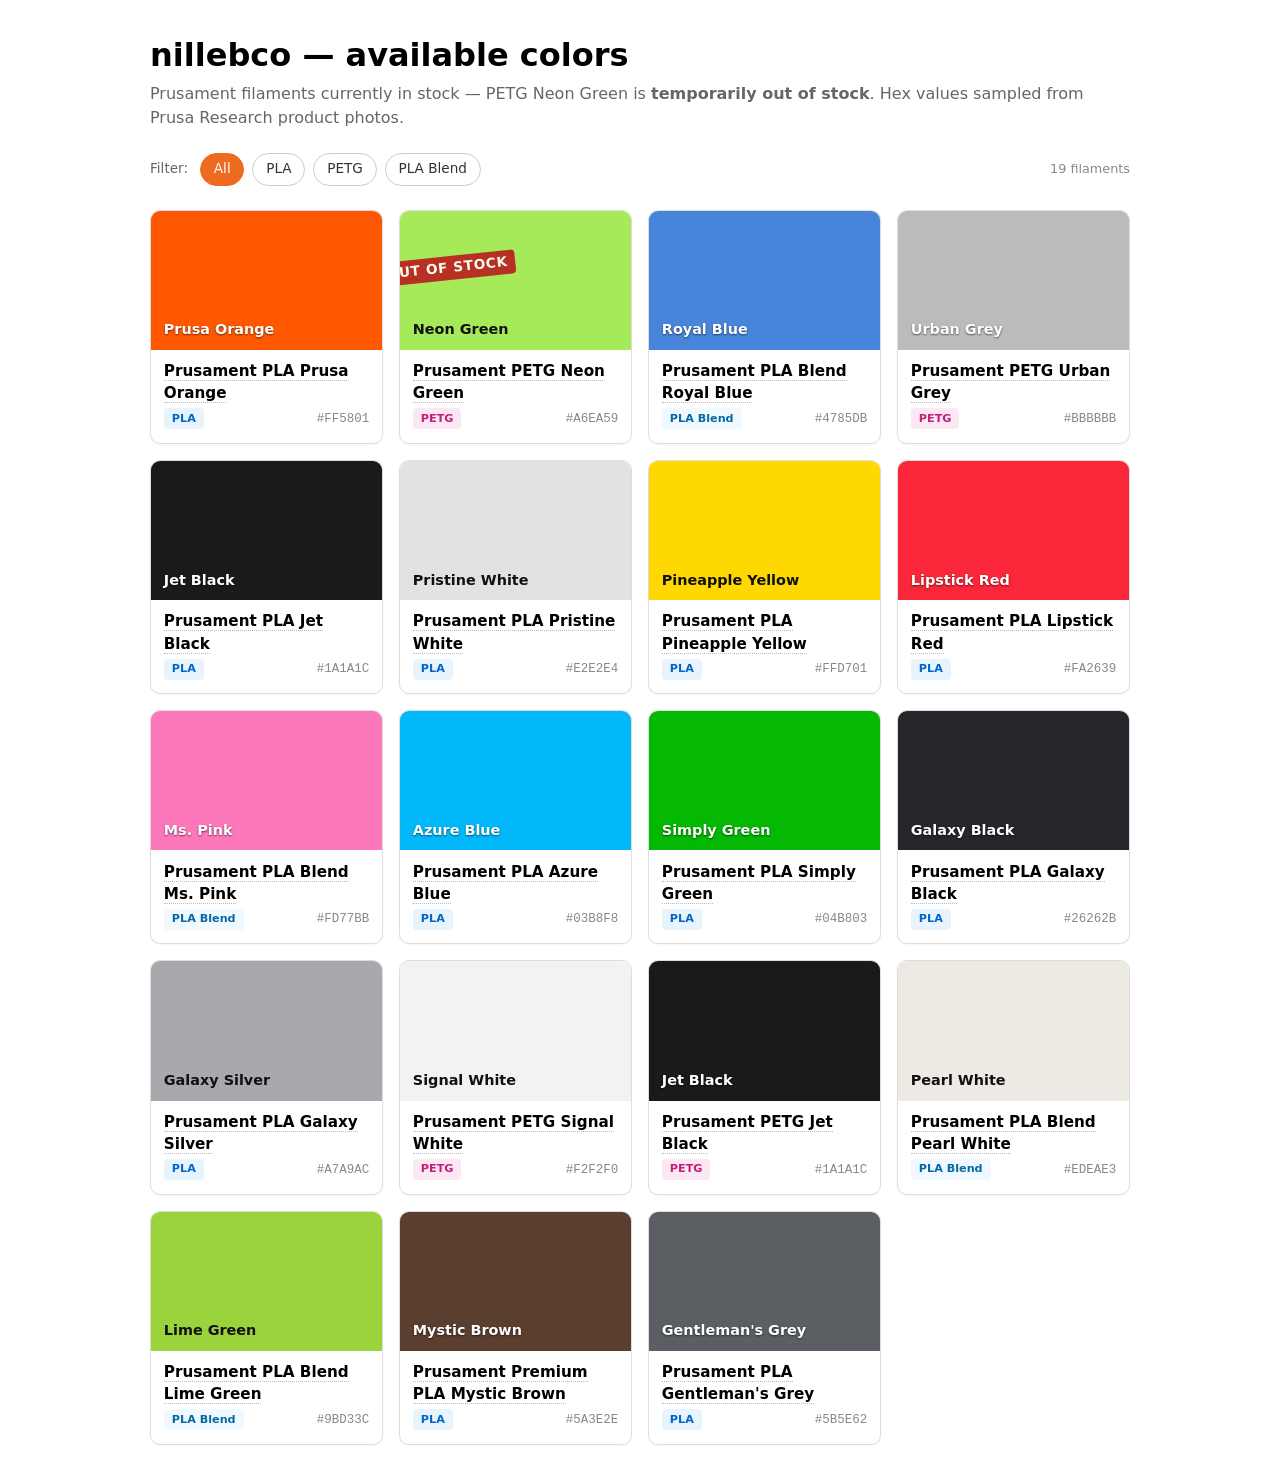
==== index.html @ 18df1a74 "feat: publish filament colors page on labs.nilleb.co" ====
<!doctype html>
<html lang="en">
<head>
<meta charset="utf-8">
<title>nillebco — available colors</title>
<style>
  :root { color-scheme: light dark; }
  body { font-family: -apple-system, system-ui, sans-serif; max-width: 980px; margin: 2rem auto; padding: 0 1rem; line-height: 1.45; }
  h1 { margin-bottom: .25rem; }
  .sub { color: #666; margin-top: 0; margin-bottom: 1.5rem; }
  .filters { display: flex; flex-wrap: wrap; gap: .5rem; margin-bottom: 1.5rem; align-items: center; }
  .filters .label { font-size: .85rem; color: #666; margin-right: .25rem; }
  .filters button {
    font: inherit;
    font-size: .85rem;
    padding: .35rem .8rem;
    border: 1px solid #ccc;
    border-radius: 999px;
    background: #fff;
    color: #333;
    cursor: pointer;
    transition: background .15s, border-color .15s, color .15s;
  }
  .filters button:hover { border-color: #888; }
  .filters button.active {
    background: #ed6b21;
    border-color: #ed6b21;
    color: #fff;
  }
  .filters .count { margin-left: auto; font-size: .8rem; color: #888; }
  .grid { display: grid; grid-template-columns: repeat(auto-fill, minmax(210px, 1fr)); gap: 1rem; }
  .card { border: 1px solid #ddd; border-radius: 10px; overflow: hidden; box-shadow: 0 1px 2px rgba(0,0,0,.04); background: #fff; }
  .card.hidden { display: none; }
  .swatch { height: 120px; display: flex; align-items: flex-end; padding: .6rem .8rem; color: #fff; text-shadow: 0 1px 2px rgba(0,0,0,.55); font-weight: 600; font-size: .9rem; }
  .swatch.dark { color: #111; text-shadow: none; }
  .meta { padding: .65rem .8rem .85rem; }
  .name { font-weight: 600; margin: 0 0 .25rem; font-size: .95rem; }
  .name a { color: inherit; text-decoration: none; border-bottom: 1px dotted #bbb; }
  .name a:hover { color: #ed6b21; border-bottom-color: #ed6b21; }
  .row { display: flex; align-items: center; justify-content: space-between; gap: .5rem; }
  .hex { font-family: ui-monospace, SFMono-Regular, Menlo, monospace; font-size: .78rem; color: #888; }
  .legend { display: inline-block; padding: .15rem .5rem; border-radius: 4px; font-size: .7rem; font-weight: 600; }
  .legend.pla   { background: #e8f4fd; color: #0066cc; }
  .legend.petg  { background: #fce8f3; color: #c41d7f; }
  .legend.oos  { background: #f9e2e2; color: #b91c1c; font-weight: 700; }
  .legend.blend { background: #f0f9ff; color: #0369a1; }
  @media (prefers-color-scheme: dark) {
    body { background: #1a1a1a; color: #eee; }
    .card { background: #2a2a2a; border-color: #444; }
    .sub, .count { color: #aaa; }
    .hex { color: #888; }
    .filters button { background: #2a2a2a; border-color: #444; color: #ddd; }
    .filters button:hover { border-color: #888; }
    .filters button.active { background: #ed6b21; border-color: #ed6b21; color: #fff; }
  }
</style>
</head>
<body>
<h1>nillebco — available colors</h1>
<p class="sub">Prusament filaments currently in stock — PETG Neon Green is <strong>temporarily out of stock</strong>. Hex values sampled from Prusa Research product photos.</p>

<div class="filters" id="filters">
  <span class="label">Filter:</span>
  <button data-filter="all" class="active">All</button>
  <button data-filter="PLA">PLA</button>
  <button data-filter="PETG">PETG</button>
  <button data-filter="PLA Blend">PLA Blend</button>
  <span class="count" id="count"></span>
</div>

<div class="grid" id="grid">

  <div class="card" data-material="PLA">
    <div class="swatch" style="background:#FF5801">Prusa Orange</div>
    <div class="meta">
      <p class="name"><a href="https://www.prusa3d.com/product/prusament-pla-prusa-orange-1kg/" target="_blank" rel="noopener">Prusament PLA Prusa Orange</a></p>
      <div class="row"><span class="legend pla">PLA</span><span class="hex">#FF5801</span></div>
    </div>
  </div>

  <div class="card" data-material="PETG">
    <div class="swatch dark" style="background:#A6EA59; position:relative;">Neon Green<span style="position:absolute; top:50%; left:50%; translate:-50% -50%; background:#b91c1c; color:#fff; padding:2px 8px; border-radius:4px; font-size:.85rem; font-weight:700; letter-spacing:.05em; transform:translate(-50%,-50%) rotate(-6deg); text-shadow:none; opacity:.9;">OUT&nbsp;OF&nbsp;STOCK</span></div>
    <div class="meta">
      <p class="name"><a href="https://www.prusa3d.com/product/prusament-petg-neon-green-1kg/" target="_blank" rel="noopener">Prusament PETG Neon Green</a></p>
      <div class="row"><span class="legend petg">PETG</span><span class="hex">#A6EA59</span></div>
    </div>
  </div>

  <div class="card" data-material="PLA Blend">
    <div class="swatch" style="background:#4785DB">Royal Blue</div>
    <div class="meta">
      <p class="name"><a href="https://www.prusa3d.com/product/prusament-pla-blend-royal-blue-1kg-nfc/" target="_blank" rel="noopener">Prusament PLA Blend Royal Blue</a></p>
      <div class="row"><span class="legend blend">PLA Blend</span><span class="hex">#4785DB</span></div>
    </div>
  </div>

  <div class="card" data-material="PETG">
    <div class="swatch" style="background:#BBBBBB">Urban Grey</div>
    <div class="meta">
      <p class="name"><a href="https://www.prusa3d.com/product/prusament-petg-urban-grey-1kg/" target="_blank" rel="noopener">Prusament PETG Urban Grey</a></p>
      <div class="row"><span class="legend petg">PETG</span><span class="hex">#BBBBBB</span></div>
    </div>
  </div>

  <div class="card" data-material="PLA">
    <div class="swatch" style="background:#1A1A1C">Jet Black</div>
    <div class="meta">
      <p class="name"><a href="https://www.prusa3d.com/product/prusament-pla-jet-black-1kg/" target="_blank" rel="noopener">Prusament PLA Jet Black</a></p>
      <div class="row"><span class="legend pla">PLA</span><span class="hex">#1A1A1C</span></div>
    </div>
  </div>

  <div class="card" data-material="PLA">
    <div class="swatch dark" style="background:#E2E2E4">Pristine White</div>
    <div class="meta">
      <p class="name"><a href="https://www.prusa3d.com/product/prusament-pla-pristine-white-1kg/" target="_blank" rel="noopener">Prusament PLA Pristine White</a></p>
      <div class="row"><span class="legend pla">PLA</span><span class="hex">#E2E2E4</span></div>
    </div>
  </div>

  <div class="card" data-material="PLA">
    <div class="swatch dark" style="background:#FFD701">Pineapple Yellow</div>
    <div class="meta">
      <p class="name"><a href="https://www.prusa3d.com/product/prusament-pla-pineapple-yellow-1kg/" target="_blank" rel="noopener">Prusament PLA Pineapple Yellow</a></p>
      <div class="row"><span class="legend pla">PLA</span><span class="hex">#FFD701</span></div>
    </div>
  </div>

  <div class="card" data-material="PLA">
    <div class="swatch" style="background:#FA2639">Lipstick Red</div>
    <div class="meta">
      <p class="name"><a href="https://www.prusa3d.com/product/prusament-pla-lipstick-red-1kg/" target="_blank" rel="noopener">Prusament PLA Lipstick Red</a></p>
      <div class="row"><span class="legend pla">PLA</span><span class="hex">#FA2639</span></div>
    </div>
  </div>

  <div class="card" data-material="PLA Blend">
    <div class="swatch" style="background:#FD77BB">Ms. Pink</div>
    <div class="meta">
      <p class="name"><a href="https://www.prusa3d.com/product/prusament-pla-blend-ms-pink-1kg-nfc/" target="_blank" rel="noopener">Prusament PLA Blend Ms. Pink</a></p>
      <div class="row"><span class="legend blend">PLA Blend</span><span class="hex">#FD77BB</span></div>
    </div>
  </div>

  <div class="card" data-material="PLA">
    <div class="swatch" style="background:#03B8F8">Azure Blue</div>
    <div class="meta">
      <p class="name"><a href="https://www.prusa3d.com/product/prusament-pla-azure-blue-1kg/" target="_blank" rel="noopener">Prusament PLA Azure Blue</a></p>
      <div class="row"><span class="legend pla">PLA</span><span class="hex">#03B8F8</span></div>
    </div>
  </div>

  <div class="card" data-material="PLA">
    <div class="swatch" style="background:#04B803">Simply Green</div>
    <div class="meta">
      <p class="name"><a href="https://www.prusa3d.com/product/prusament-pla-simply-green-1kg/" target="_blank" rel="noopener">Prusament PLA Simply Green</a></p>
      <div class="row"><span class="legend pla">PLA</span><span class="hex">#04B803</span></div>
    </div>
  </div>

  <div class="card" data-material="PLA">
    <div class="swatch" style="background:#26262B">Galaxy Black</div>
    <div class="meta">
      <p class="name"><a href="https://www.prusa3d.com/product/prusament-pla-prusa-galaxy-black-1kg-nfc/" target="_blank" rel="noopener">Prusament PLA Galaxy Black</a></p>
      <div class="row"><span class="legend pla">PLA</span><span class="hex">#26262B</span></div>
    </div>
  </div>

  <div class="card" data-material="PLA">
    <div class="swatch dark" style="background:#A7A9AC">Galaxy Silver</div>
    <div class="meta">
      <p class="name"><a href="https://www.prusa3d.com/product/prusament-pla-galaxy-silver-1kg-nfc/" target="_blank" rel="noopener">Prusament PLA Galaxy Silver</a></p>
      <div class="row"><span class="legend pla">PLA</span><span class="hex">#A7A9AC</span></div>
    </div>
  </div>

  <div class="card" data-material="PETG">
    <div class="swatch dark" style="background:#F2F2F0">Signal White</div>
    <div class="meta">
      <p class="name"><a href="https://www.prusa3d.com/product/prusament-petg-signal-white-1kg/" target="_blank" rel="noopener">Prusament PETG Signal White</a></p>
      <div class="row"><span class="legend petg">PETG</span><span class="hex">#F2F2F0</span></div>
    </div>
  </div>

  <div class="card" data-material="PETG">
    <div class="swatch" style="background:#1A1A1C">Jet Black</div>
    <div class="meta">
      <p class="name"><a href="https://www.prusa3d.com/product/prusament-petg-jet-black-1kg/" target="_blank" rel="noopener">Prusament PETG Jet Black</a></p>
      <div class="row"><span class="legend petg">PETG</span><span class="hex">#1A1A1C</span></div>
    </div>
  </div>

  <div class="card" data-material="PLA Blend">
    <div class="swatch dark" style="background:#EDEAE3">Pearl White</div>
    <div class="meta">
      <p class="name"><a href="https://www.prusa3d.com/product/prusament-pla-blend-pearl-white-1kg-nfc/" target="_blank" rel="noopener">Prusament PLA Blend Pearl White</a></p>
      <div class="row"><span class="legend blend">PLA Blend</span><span class="hex">#EDEAE3</span></div>
    </div>
  </div>

  <div class="card" data-material="PLA Blend">
    <div class="swatch dark" style="background:#9BD33C">Lime Green</div>
    <div class="meta">
      <p class="name"><a href="https://www.prusa3d.com/product/prusament-pla-blend-lime-green-1kg-nfc/" target="_blank" rel="noopener">Prusament PLA Blend Lime Green</a></p>
      <div class="row"><span class="legend blend">PLA Blend</span><span class="hex">#9BD33C</span></div>
    </div>
  </div>

  <div class="card" data-material="PLA">
    <div class="swatch" style="background:#5A3E2E">Mystic Brown</div>
    <div class="meta">
      <p class="name"><a href="https://www.prusa3d.com/product/prusament-premium-pla-mystic-brown-1kg-nfc/" target="_blank" rel="noopener">Prusament Premium PLA Mystic Brown</a></p>
      <div class="row"><span class="legend pla">PLA</span><span class="hex">#5A3E2E</span></div>
    </div>
  </div>

  <div class="card" data-material="PLA">
    <div class="swatch" style="background:#5B5E62">Gentleman's Grey</div>
    <div class="meta">
      <p class="name"><a href="https://www.prusa3d.com/product/prusament-pla-gentleman-s-grey-1kg-nfc/" target="_blank" rel="noopener">Prusament PLA Gentleman's Grey</a></p>
      <div class="row"><span class="legend pla">PLA</span><span class="hex">#5B5E62</span></div>
    </div>
  </div>

</div>

<script>
  const cards = document.querySelectorAll('#grid .card');
  const buttons = document.querySelectorAll('#filters button');
  const count = document.getElementById('count');

  function apply(filter) {
    let visible = 0;
    cards.forEach(c => {
      const match = filter === 'all' || c.dataset.material === filter;
      c.classList.toggle('hidden', !match);
      if (match) visible++;
    });
    count.textContent = visible + (visible === 1 ? ' filament' : ' filaments');
  }

  buttons.forEach(b => b.addEventListener('click', () => {
    buttons.forEach(x => x.classList.toggle('active', x === b));
    apply(b.dataset.filter);
  }));

  apply('all');
</script>
</body>
</html>
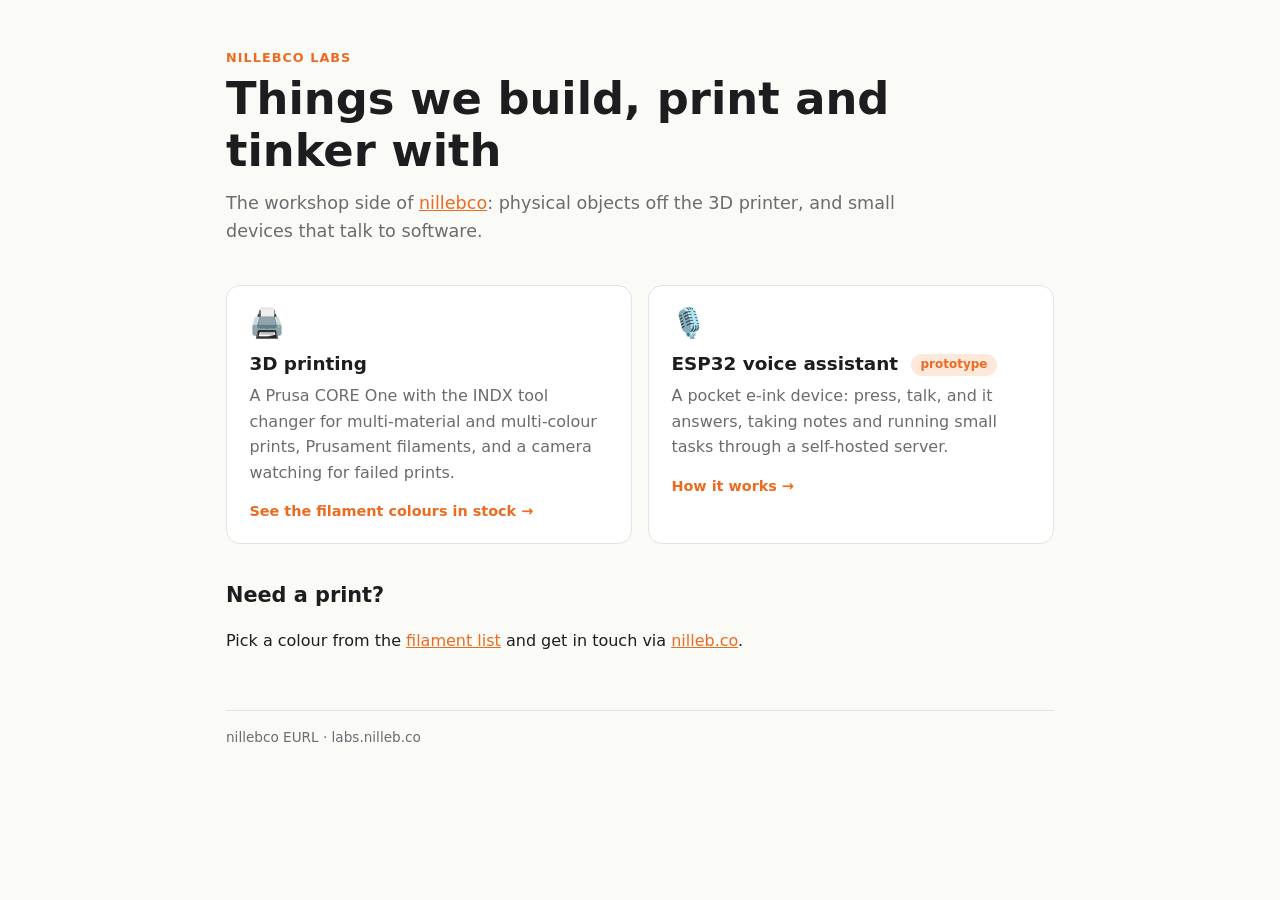
==== commit 05679f81: "feat: lab home page, filaments and ESP32 voice assistant pages" ====
--- a/index.html
+++ b/index.html
@@ -2,249 +2,37 @@
 <html lang="en">
 <head>
 <meta charset="utf-8">
-<title>nillebco — available colors</title>
-<style>
-  :root { color-scheme: light dark; }
-  body { font-family: -apple-system, system-ui, sans-serif; max-width: 980px; margin: 2rem auto; padding: 0 1rem; line-height: 1.45; }
-  h1 { margin-bottom: .25rem; }
-  .sub { color: #666; margin-top: 0; margin-bottom: 1.5rem; }
-  .filters { display: flex; flex-wrap: wrap; gap: .5rem; margin-bottom: 1.5rem; align-items: center; }
-  .filters .label { font-size: .85rem; color: #666; margin-right: .25rem; }
-  .filters button {
-    font: inherit;
-    font-size: .85rem;
-    padding: .35rem .8rem;
-    border: 1px solid #ccc;
-    border-radius: 999px;
-    background: #fff;
-    color: #333;
-    cursor: pointer;
-    transition: background .15s, border-color .15s, color .15s;
-  }
-  .filters button:hover { border-color: #888; }
-  .filters button.active {
-    background: #ed6b21;
-    border-color: #ed6b21;
-    color: #fff;
-  }
-  .filters .count { margin-left: auto; font-size: .8rem; color: #888; }
-  .grid { display: grid; grid-template-columns: repeat(auto-fill, minmax(210px, 1fr)); gap: 1rem; }
-  .card { border: 1px solid #ddd; border-radius: 10px; overflow: hidden; box-shadow: 0 1px 2px rgba(0,0,0,.04); background: #fff; }
-  .card.hidden { display: none; }
-  .swatch { height: 120px; display: flex; align-items: flex-end; padding: .6rem .8rem; color: #fff; text-shadow: 0 1px 2px rgba(0,0,0,.55); font-weight: 600; font-size: .9rem; }
-  .swatch.dark { color: #111; text-shadow: none; }
-  .meta { padding: .65rem .8rem .85rem; }
-  .name { font-weight: 600; margin: 0 0 .25rem; font-size: .95rem; }
-  .name a { color: inherit; text-decoration: none; border-bottom: 1px dotted #bbb; }
-  .name a:hover { color: #ed6b21; border-bottom-color: #ed6b21; }
-  .row { display: flex; align-items: center; justify-content: space-between; gap: .5rem; }
-  .hex { font-family: ui-monospace, SFMono-Regular, Menlo, monospace; font-size: .78rem; color: #888; }
-  .legend { display: inline-block; padding: .15rem .5rem; border-radius: 4px; font-size: .7rem; font-weight: 600; }
-  .legend.pla   { background: #e8f4fd; color: #0066cc; }
-  .legend.petg  { background: #fce8f3; color: #c41d7f; }
-  .legend.oos  { background: #f9e2e2; color: #b91c1c; font-weight: 700; }
-  .legend.blend { background: #f0f9ff; color: #0369a1; }
-  @media (prefers-color-scheme: dark) {
-    body { background: #1a1a1a; color: #eee; }
-    .card { background: #2a2a2a; border-color: #444; }
-    .sub, .count { color: #aaa; }
-    .hex { color: #888; }
-    .filters button { background: #2a2a2a; border-color: #444; color: #ddd; }
-    .filters button:hover { border-color: #888; }
-    .filters button.active { background: #ed6b21; border-color: #ed6b21; color: #fff; }
-  }
-</style>
+<meta name="viewport" content="width=device-width, initial-scale=1">
+<title>nillebco labs</title>
+<meta name="description" content="nillebco's laboratory: 3D printing and a pocket-sized ESP32 voice assistant.">
+<link rel="stylesheet" href="assets/labs.css">
 </head>
 <body>
-<h1>nillebco — available colors</h1>
-<p class="sub">Prusament filaments currently in stock — PETG Neon Green is <strong>temporarily out of stock</strong>. Hex values sampled from Prusa Research product photos.</p>
+<main>
+  <p class="eyebrow">nillebco labs</p>
+  <h1>Things we build, print and tinker with</h1>
+  <p class="lead">The workshop side of <a href="https://www.nilleb.co">nillebco</a>: physical objects off the 3D printer, and small devices that talk to software.</p>
 
-<div class="filters" id="filters">
-  <span class="label">Filter:</span>
-  <button data-filter="all" class="active">All</button>
-  <button data-filter="PLA">PLA</button>
-  <button data-filter="PETG">PETG</button>
-  <button data-filter="PLA Blend">PLA Blend</button>
-  <span class="count" id="count"></span>
-</div>
+  <div class="grid">
+    <a class="card" href="filaments.html">
+      <div class="icon">🖨️</div>
+      <h3>3D printing</h3>
+      <p>A Prusa CORE One with the INDX tool changer for multi-material and multi-colour prints, Prusament filaments, and a camera watching for failed prints.</p>
+      <span class="more">See the filament colours in stock →</span>
+    </a>
 
-<div class="grid" id="grid">
-
-  <div class="card" data-material="PLA">
-    <div class="swatch" style="background:#FF5801">Prusa Orange</div>
-    <div class="meta">
-      <p class="name"><a href="https://www.prusa3d.com/product/prusament-pla-prusa-orange-1kg/" target="_blank" rel="noopener">Prusament PLA Prusa Orange</a></p>
-      <div class="row"><span class="legend pla">PLA</span><span class="hex">#FF5801</span></div>
-    </div>
+    <a class="card" href="esp32-assistant.html">
+      <div class="icon">🎙️</div>
+      <h3>ESP32 voice assistant <span class="tag">prototype</span></h3>
+      <p>A pocket e-ink device: press, talk, and it answers, taking notes and running small tasks through a self-hosted server.</p>
+      <span class="more">How it works →</span>
+    </a>
   </div>
 
-  <div class="card" data-material="PETG">
-    <div class="swatch dark" style="background:#A6EA59; position:relative;">Neon Green<span style="position:absolute; top:50%; left:50%; translate:-50% -50%; background:#b91c1c; color:#fff; padding:2px 8px; border-radius:4px; font-size:.85rem; font-weight:700; letter-spacing:.05em; transform:translate(-50%,-50%) rotate(-6deg); text-shadow:none; opacity:.9;">OUT&nbsp;OF&nbsp;STOCK</span></div>
-    <div class="meta">
-      <p class="name"><a href="https://www.prusa3d.com/product/prusament-petg-neon-green-1kg/" target="_blank" rel="noopener">Prusament PETG Neon Green</a></p>
-      <div class="row"><span class="legend petg">PETG</span><span class="hex">#A6EA59</span></div>
-    </div>
-  </div>
+  <h2>Need a print?</h2>
+  <p>Pick a colour from the <a href="filaments.html">filament list</a> and get in touch via <a href="https://www.nilleb.co">nilleb.co</a>.</p>
 
-  <div class="card" data-material="PLA Blend">
-    <div class="swatch" style="background:#4785DB">Royal Blue</div>
-    <div class="meta">
-      <p class="name"><a href="https://www.prusa3d.com/product/prusament-pla-blend-royal-blue-1kg-nfc/" target="_blank" rel="noopener">Prusament PLA Blend Royal Blue</a></p>
-      <div class="row"><span class="legend blend">PLA Blend</span><span class="hex">#4785DB</span></div>
-    </div>
-  </div>
-
-  <div class="card" data-material="PETG">
-    <div class="swatch" style="background:#BBBBBB">Urban Grey</div>
-    <div class="meta">
-      <p class="name"><a href="https://www.prusa3d.com/product/prusament-petg-urban-grey-1kg/" target="_blank" rel="noopener">Prusament PETG Urban Grey</a></p>
-      <div class="row"><span class="legend petg">PETG</span><span class="hex">#BBBBBB</span></div>
-    </div>
-  </div>
-
-  <div class="card" data-material="PLA">
-    <div class="swatch" style="background:#1A1A1C">Jet Black</div>
-    <div class="meta">
-      <p class="name"><a href="https://www.prusa3d.com/product/prusament-pla-jet-black-1kg/" target="_blank" rel="noopener">Prusament PLA Jet Black</a></p>
-      <div class="row"><span class="legend pla">PLA</span><span class="hex">#1A1A1C</span></div>
-    </div>
-  </div>
-
-  <div class="card" data-material="PLA">
-    <div class="swatch dark" style="background:#E2E2E4">Pristine White</div>
-    <div class="meta">
-      <p class="name"><a href="https://www.prusa3d.com/product/prusament-pla-pristine-white-1kg/" target="_blank" rel="noopener">Prusament PLA Pristine White</a></p>
-      <div class="row"><span class="legend pla">PLA</span><span class="hex">#E2E2E4</span></div>
-    </div>
-  </div>
-
-  <div class="card" data-material="PLA">
-    <div class="swatch dark" style="background:#FFD701">Pineapple Yellow</div>
-    <div class="meta">
-      <p class="name"><a href="https://www.prusa3d.com/product/prusament-pla-pineapple-yellow-1kg/" target="_blank" rel="noopener">Prusament PLA Pineapple Yellow</a></p>
-      <div class="row"><span class="legend pla">PLA</span><span class="hex">#FFD701</span></div>
-    </div>
-  </div>
-
-  <div class="card" data-material="PLA">
-    <div class="swatch" style="background:#FA2639">Lipstick Red</div>
-    <div class="meta">
-      <p class="name"><a href="https://www.prusa3d.com/product/prusament-pla-lipstick-red-1kg/" target="_blank" rel="noopener">Prusament PLA Lipstick Red</a></p>
-      <div class="row"><span class="legend pla">PLA</span><span class="hex">#FA2639</span></div>
-    </div>
-  </div>
-
-  <div class="card" data-material="PLA Blend">
-    <div class="swatch" style="background:#FD77BB">Ms. Pink</div>
-    <div class="meta">
-      <p class="name"><a href="https://www.prusa3d.com/product/prusament-pla-blend-ms-pink-1kg-nfc/" target="_blank" rel="noopener">Prusament PLA Blend Ms. Pink</a></p>
-      <div class="row"><span class="legend blend">PLA Blend</span><span class="hex">#FD77BB</span></div>
-    </div>
-  </div>
-
-  <div class="card" data-material="PLA">
-    <div class="swatch" style="background:#03B8F8">Azure Blue</div>
-    <div class="meta">
-      <p class="name"><a href="https://www.prusa3d.com/product/prusament-pla-azure-blue-1kg/" target="_blank" rel="noopener">Prusament PLA Azure Blue</a></p>
-      <div class="row"><span class="legend pla">PLA</span><span class="hex">#03B8F8</span></div>
-    </div>
-  </div>
-
-  <div class="card" data-material="PLA">
-    <div class="swatch" style="background:#04B803">Simply Green</div>
-    <div class="meta">
-      <p class="name"><a href="https://www.prusa3d.com/product/prusament-pla-simply-green-1kg/" target="_blank" rel="noopener">Prusament PLA Simply Green</a></p>
-      <div class="row"><span class="legend pla">PLA</span><span class="hex">#04B803</span></div>
-    </div>
-  </div>
-
-  <div class="card" data-material="PLA">
-    <div class="swatch" style="background:#26262B">Galaxy Black</div>
-    <div class="meta">
-      <p class="name"><a href="https://www.prusa3d.com/product/prusament-pla-prusa-galaxy-black-1kg-nfc/" target="_blank" rel="noopener">Prusament PLA Galaxy Black</a></p>
-      <div class="row"><span class="legend pla">PLA</span><span class="hex">#26262B</span></div>
-    </div>
-  </div>
-
-  <div class="card" data-material="PLA">
-    <div class="swatch dark" style="background:#A7A9AC">Galaxy Silver</div>
-    <div class="meta">
-      <p class="name"><a href="https://www.prusa3d.com/product/prusament-pla-galaxy-silver-1kg-nfc/" target="_blank" rel="noopener">Prusament PLA Galaxy Silver</a></p>
-      <div class="row"><span class="legend pla">PLA</span><span class="hex">#A7A9AC</span></div>
-    </div>
-  </div>
-
-  <div class="card" data-material="PETG">
-    <div class="swatch dark" style="background:#F2F2F0">Signal White</div>
-    <div class="meta">
-      <p class="name"><a href="https://www.prusa3d.com/product/prusament-petg-signal-white-1kg/" target="_blank" rel="noopener">Prusament PETG Signal White</a></p>
-      <div class="row"><span class="legend petg">PETG</span><span class="hex">#F2F2F0</span></div>
-    </div>
-  </div>
-
-  <div class="card" data-material="PETG">
-    <div class="swatch" style="background:#1A1A1C">Jet Black</div>
-    <div class="meta">
-      <p class="name"><a href="https://www.prusa3d.com/product/prusament-petg-jet-black-1kg/" target="_blank" rel="noopener">Prusament PETG Jet Black</a></p>
-      <div class="row"><span class="legend petg">PETG</span><span class="hex">#1A1A1C</span></div>
-    </div>
-  </div>
-
-  <div class="card" data-material="PLA Blend">
-    <div class="swatch dark" style="background:#EDEAE3">Pearl White</div>
-    <div class="meta">
-      <p class="name"><a href="https://www.prusa3d.com/product/prusament-pla-blend-pearl-white-1kg-nfc/" target="_blank" rel="noopener">Prusament PLA Blend Pearl White</a></p>
-      <div class="row"><span class="legend blend">PLA Blend</span><span class="hex">#EDEAE3</span></div>
-    </div>
-  </div>
-
-  <div class="card" data-material="PLA Blend">
-    <div class="swatch dark" style="background:#9BD33C">Lime Green</div>
-    <div class="meta">
-      <p class="name"><a href="https://www.prusa3d.com/product/prusament-pla-blend-lime-green-1kg-nfc/" target="_blank" rel="noopener">Prusament PLA Blend Lime Green</a></p>
-      <div class="row"><span class="legend blend">PLA Blend</span><span class="hex">#9BD33C</span></div>
-    </div>
-  </div>
-
-  <div class="card" data-material="PLA">
-    <div class="swatch" style="background:#5A3E2E">Mystic Brown</div>
-    <div class="meta">
-      <p class="name"><a href="https://www.prusa3d.com/product/prusament-premium-pla-mystic-brown-1kg-nfc/" target="_blank" rel="noopener">Prusament Premium PLA Mystic Brown</a></p>
-      <div class="row"><span class="legend pla">PLA</span><span class="hex">#5A3E2E</span></div>
-    </div>
-  </div>
-
-  <div class="card" data-material="PLA">
-    <div class="swatch" style="background:#5B5E62">Gentleman's Grey</div>
-    <div class="meta">
-      <p class="name"><a href="https://www.prusa3d.com/product/prusament-pla-gentleman-s-grey-1kg-nfc/" target="_blank" rel="noopener">Prusament PLA Gentleman's Grey</a></p>
-      <div class="row"><span class="legend pla">PLA</span><span class="hex">#5B5E62</span></div>
-    </div>
-  </div>
-
-</div>
-
-<script>
-  const cards = document.querySelectorAll('#grid .card');
-  const buttons = document.querySelectorAll('#filters button');
-  const count = document.getElementById('count');
-
-  function apply(filter) {
-    let visible = 0;
-    cards.forEach(c => {
-      const match = filter === 'all' || c.dataset.material === filter;
-      c.classList.toggle('hidden', !match);
-      if (match) visible++;
-    });
-    count.textContent = visible + (visible === 1 ? ' filament' : ' filaments');
-  }
-
-  buttons.forEach(b => b.addEventListener('click', () => {
-    buttons.forEach(x => x.classList.toggle('active', x === b));
-    apply(b.dataset.filter);
-  }));
-
-  apply('all');
-</script>
+  <footer>nillebco EURL · labs.nilleb.co</footer>
+</main>
 </body>
 </html>
--- a/assets/labs.css
+++ b/assets/labs.css
@@ -0,0 +1,58 @@
+:root {
+  --bg: #fafaf7;
+  --fg: #1d1d1f;
+  --muted: #6b6b70;
+  --card: #ffffff;
+  --border: #e3e3e0;
+  --accent: #ed6b21;
+  --accent-soft: #fde9dc;
+}
+@media (prefers-color-scheme: dark) {
+  :root {
+    --bg: #161617;
+    --fg: #ececec;
+    --muted: #9a9aa0;
+    --card: #222224;
+    --border: #36363a;
+    --accent: #ff8a47;
+    --accent-soft: #3a261a;
+  }
+}
+* { box-sizing: border-box; }
+body {
+  margin: 0;
+  background: var(--bg);
+  color: var(--fg);
+  font: 16px/1.6 system-ui, -apple-system, "Segoe UI", sans-serif;
+}
+main { max-width: 860px; margin: 0 auto; padding: 3rem 16px 4rem; }
+a { color: var(--accent); }
+.back { margin: 0 0 1.5rem; font-size: .9rem; }
+.back a { text-decoration: none; }
+.eyebrow { color: var(--accent); font-weight: 600; letter-spacing: .08em; text-transform: uppercase; font-size: .8rem; margin: 0; }
+h1 { font-size: clamp(2rem, 5vw, 2.8rem); line-height: 1.15; margin: .3rem 0 .8rem; }
+h2 { font-size: 1.3rem; margin: 2.2rem 0 .6rem; }
+.lead { color: var(--muted); font-size: 1.1rem; max-width: 60ch; margin: 0 0 2.5rem; }
+.grid { display: grid; grid-template-columns: repeat(auto-fit, minmax(260px, 1fr)); gap: 1rem; }
+.card {
+  display: block; text-decoration: none; color: inherit;
+  background: var(--card); border: 1px solid var(--border); border-radius: 14px;
+  padding: 1.4rem 1.4rem 1.2rem;
+  transition: border-color .15s, transform .15s;
+}
+a.card:hover { border-color: var(--accent); transform: translateY(-2px); }
+.card .icon { font-size: 1.8rem; line-height: 1; }
+.card h3 { margin: .7rem 0 .3rem; font-size: 1.15rem; }
+.card p { margin: 0 0 .8rem; color: var(--muted); }
+.card .more { color: var(--accent); font-weight: 600; font-size: .9rem; }
+.tag {
+  display: inline-block; background: var(--accent-soft); color: var(--accent);
+  border-radius: 999px; padding: .1rem .6rem; font-size: .75rem; font-weight: 600; margin-left: .4rem;
+  vertical-align: middle;
+}
+ul.facts { padding-left: 1.2rem; }
+ul.facts li { margin: .3rem 0; }
+.flow { display: flex; flex-wrap: wrap; gap: .5rem; align-items: center; margin: 1rem 0; }
+.flow span { background: var(--card); border: 1px solid var(--border); border-radius: 8px; padding: .35rem .7rem; font-size: .9rem; }
+.flow .arrow { border: none; background: none; color: var(--muted); padding: 0; }
+footer { margin-top: 3.5rem; color: var(--muted); font-size: .85rem; border-top: 1px solid var(--border); padding-top: 1rem; }
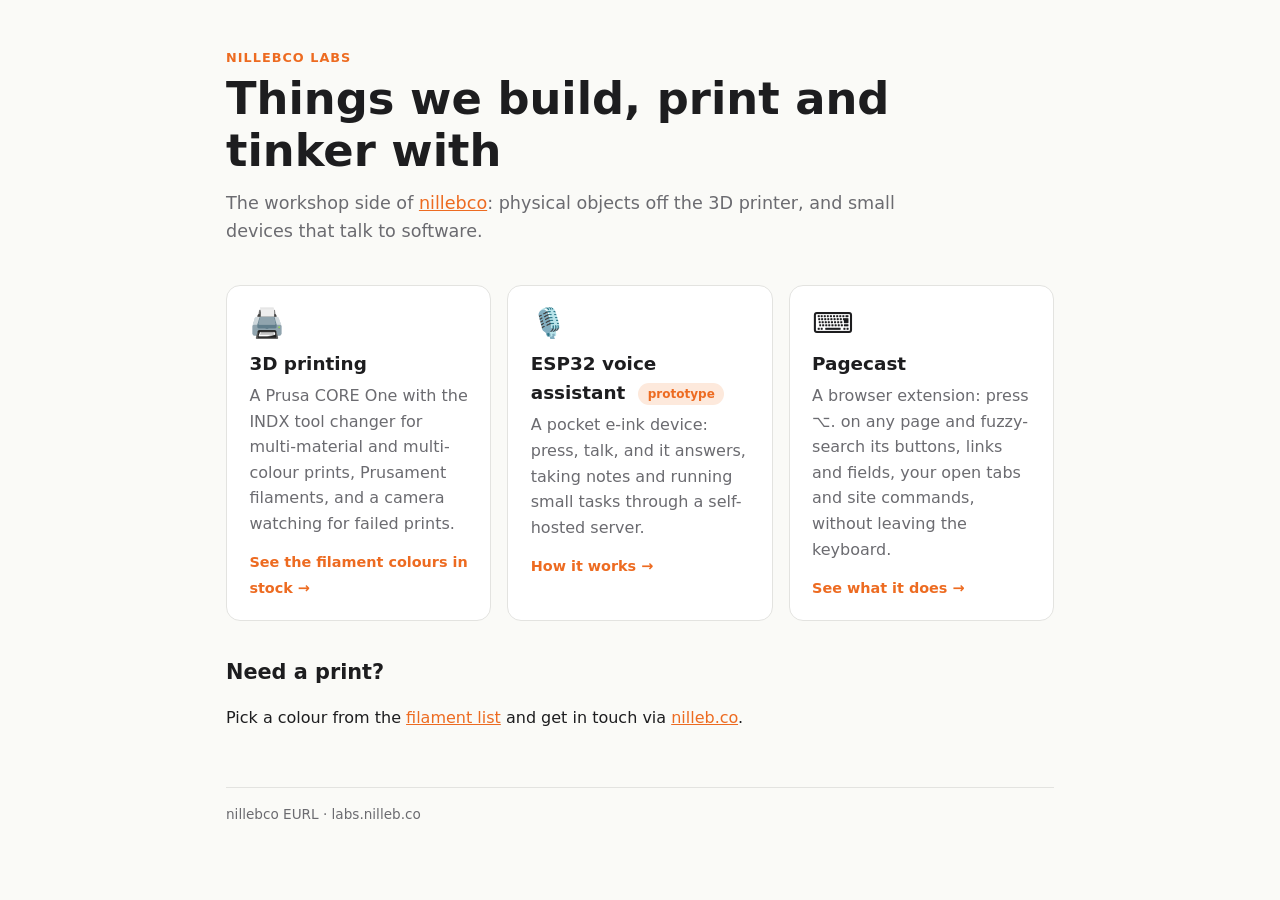
==== commit f9be4487: "feat(pagecast): extension page with screenshot and install links" ====
--- a/index.html
+++ b/index.html
@@ -4,7 +4,7 @@
 <meta charset="utf-8">
 <meta name="viewport" content="width=device-width, initial-scale=1">
 <title>nillebco labs</title>
-<meta name="description" content="nillebco's laboratory: 3D printing and a pocket-sized ESP32 voice assistant.">
+<meta name="description" content="nillebco's laboratory: 3D printing, a pocket-sized ESP32 voice assistant and a browser command palette.">
 <link rel="stylesheet" href="assets/labs.css">
 </head>
 <body>
@@ -27,6 +27,13 @@
       <p>A pocket e-ink device: press, talk, and it answers, taking notes and running small tasks through a self-hosted server.</p>
       <span class="more">How it works →</span>
     </a>
+
+    <a class="card" href="pagecast.html">
+      <div class="icon">⌨️</div>
+      <h3>Pagecast</h3>
+      <p>A browser extension: press ⌥. on any page and fuzzy-search its buttons, links and fields, your open tabs and site commands, without leaving the keyboard.</p>
+      <span class="more">See what it does →</span>
+    </a>
   </div>
 
   <h2>Need a print?</h2>
--- a/assets/labs.css
+++ b/assets/labs.css
@@ -52,6 +52,14 @@
 }
 ul.facts { padding-left: 1.2rem; }
 ul.facts li { margin: .3rem 0; }
+figure.shot { margin: 0 0 2rem; }
+figure.shot img { display: block; width: 100%; height: auto; border: 1px solid var(--border); border-radius: 12px; }
+figure.shot figcaption { color: var(--muted); font-size: .85rem; margin-top: .5rem; }
+kbd {
+  font-family: inherit; font-size: .85em; background: var(--card);
+  border: 1px solid var(--border); border-bottom-width: 2px; border-radius: 4px; padding: .05em .35em;
+}
+code { font-size: .9em; }
 .flow { display: flex; flex-wrap: wrap; gap: .5rem; align-items: center; margin: 1rem 0; }
 .flow span { background: var(--card); border: 1px solid var(--border); border-radius: 8px; padding: .35rem .7rem; font-size: .9rem; }
 .flow .arrow { border: none; background: none; color: var(--muted); padding: 0; }
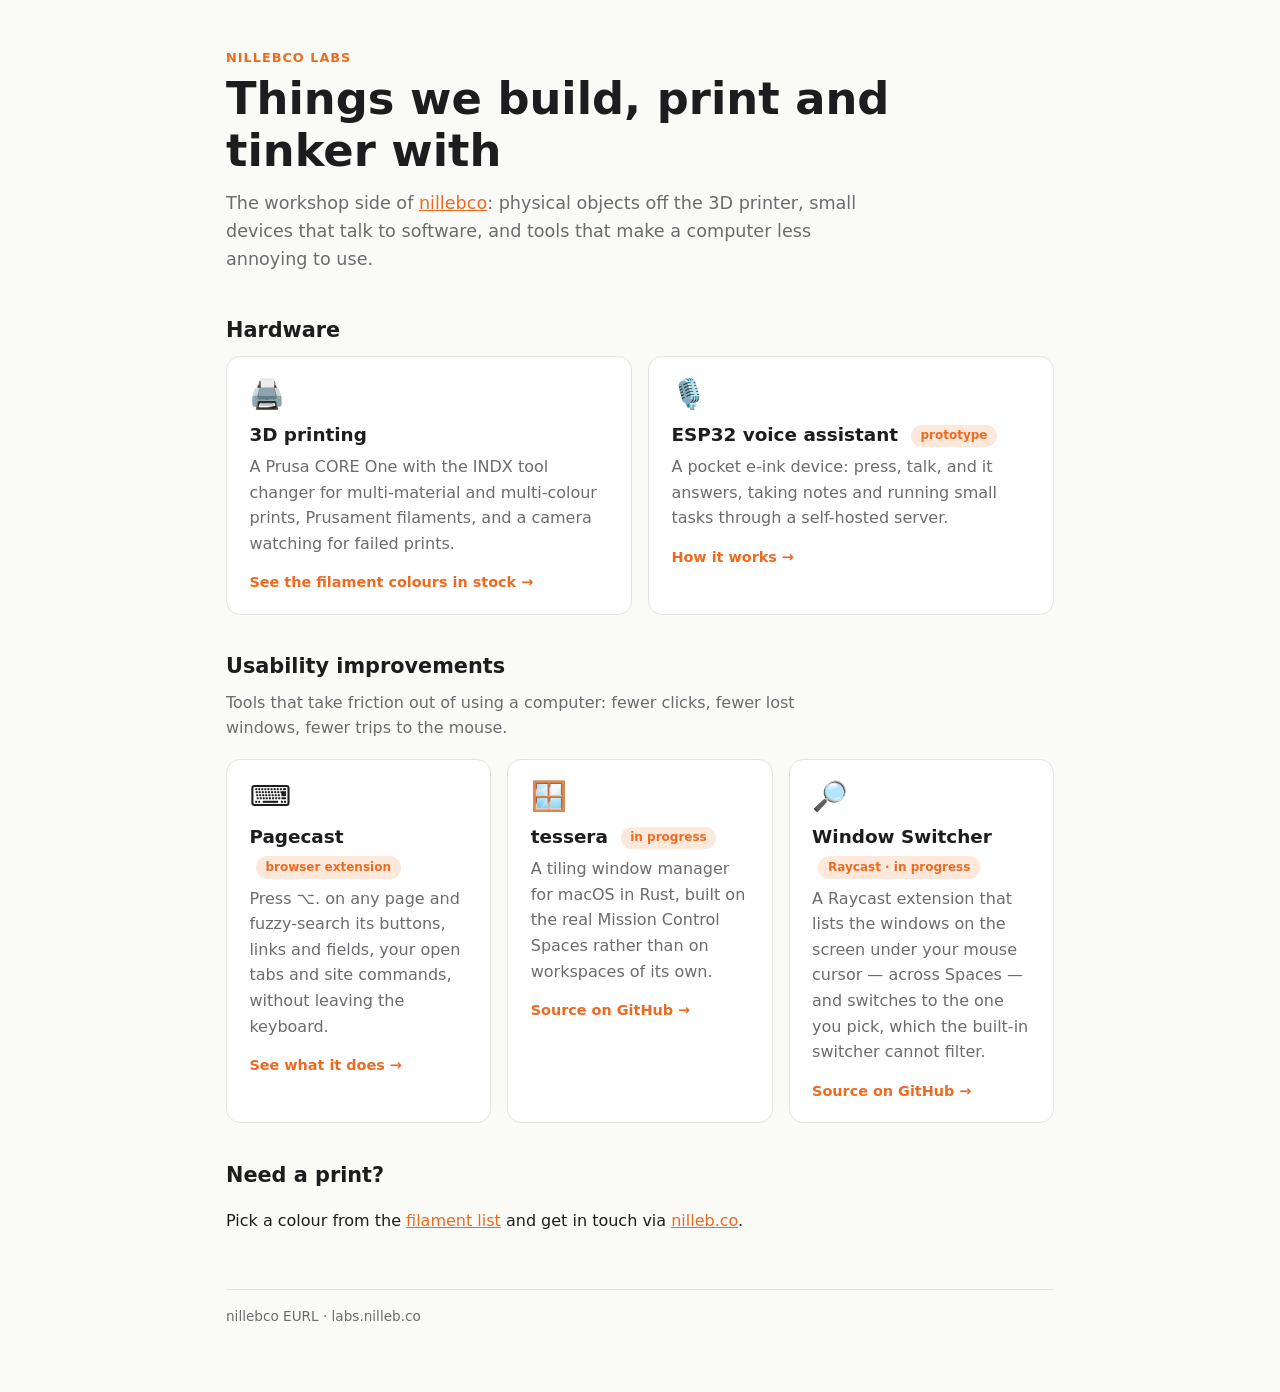
==== commit 548746f2: "feat(labs): Usability improvements section (Pagecast, tessera, Raycast switcher)" ====
--- a/index.html
+++ b/index.html
@@ -11,8 +11,9 @@
 <main>
   <p class="eyebrow">nillebco labs</p>
   <h1>Things we build, print and tinker with</h1>
-  <p class="lead">The workshop side of <a href="https://www.nilleb.co">nillebco</a>: physical objects off the 3D printer, and small devices that talk to software.</p>
+  <p class="lead">The workshop side of <a href="https://www.nilleb.co">nillebco</a>: physical objects off the 3D printer, small devices that talk to software, and tools that make a computer less annoying to use.</p>
 
+  <h2>Hardware</h2>
   <div class="grid">
     <a class="card" href="filaments.html">
       <div class="icon">🖨️</div>
@@ -27,12 +28,30 @@
       <p>A pocket e-ink device: press, talk, and it answers, taking notes and running small tasks through a self-hosted server.</p>
       <span class="more">How it works →</span>
     </a>
+  </div>
 
+  <h2>Usability improvements</h2>
+  <p class="section-lead">Tools that take friction out of using a computer: fewer clicks, fewer lost windows, fewer trips to the mouse.</p>
+  <div class="grid">
     <a class="card" href="pagecast.html">
       <div class="icon">⌨️</div>
-      <h3>Pagecast</h3>
-      <p>A browser extension: press ⌥. on any page and fuzzy-search its buttons, links and fields, your open tabs and site commands, without leaving the keyboard.</p>
+      <h3>Pagecast <span class="tag">browser extension</span></h3>
+      <p>Press ⌥. on any page and fuzzy-search its buttons, links and fields, your open tabs and site commands, without leaving the keyboard.</p>
       <span class="more">See what it does →</span>
+    </a>
+
+    <a class="card" href="https://github.com/nillebco/tessera">
+      <div class="icon">🪟</div>
+      <h3>tessera <span class="tag">in progress</span></h3>
+      <p>A tiling window manager for macOS in Rust, built on the real Mission Control Spaces rather than on workspaces of its own.</p>
+      <span class="more">Source on GitHub →</span>
+    </a>
+
+    <a class="card" href="https://github.com/nilleb/raycast-extensions/tree/ext/window-switcher-current-screen">
+      <div class="icon">🔎</div>
+      <h3>Window Switcher <span class="tag">Raycast · in progress</span></h3>
+      <p>A Raycast extension that lists the windows on the screen under your mouse cursor — across Spaces — and switches to the one you pick, which the built-in switcher cannot filter.</p>
+      <span class="more">Source on GitHub →</span>
     </a>
   </div>
 
--- a/assets/labs.css
+++ b/assets/labs.css
@@ -52,6 +52,7 @@
 }
 ul.facts { padding-left: 1.2rem; }
 ul.facts li { margin: .3rem 0; }
+.section-lead { color: var(--muted); margin: -.2rem 0 1.1rem; max-width: 60ch; }
 figure.shot { margin: 0 0 2rem; }
 figure.shot img { display: block; width: 100%; height: auto; border: 1px solid var(--border); border-radius: 12px; }
 figure.shot figcaption { color: var(--muted); font-size: .85rem; margin-top: .5rem; }
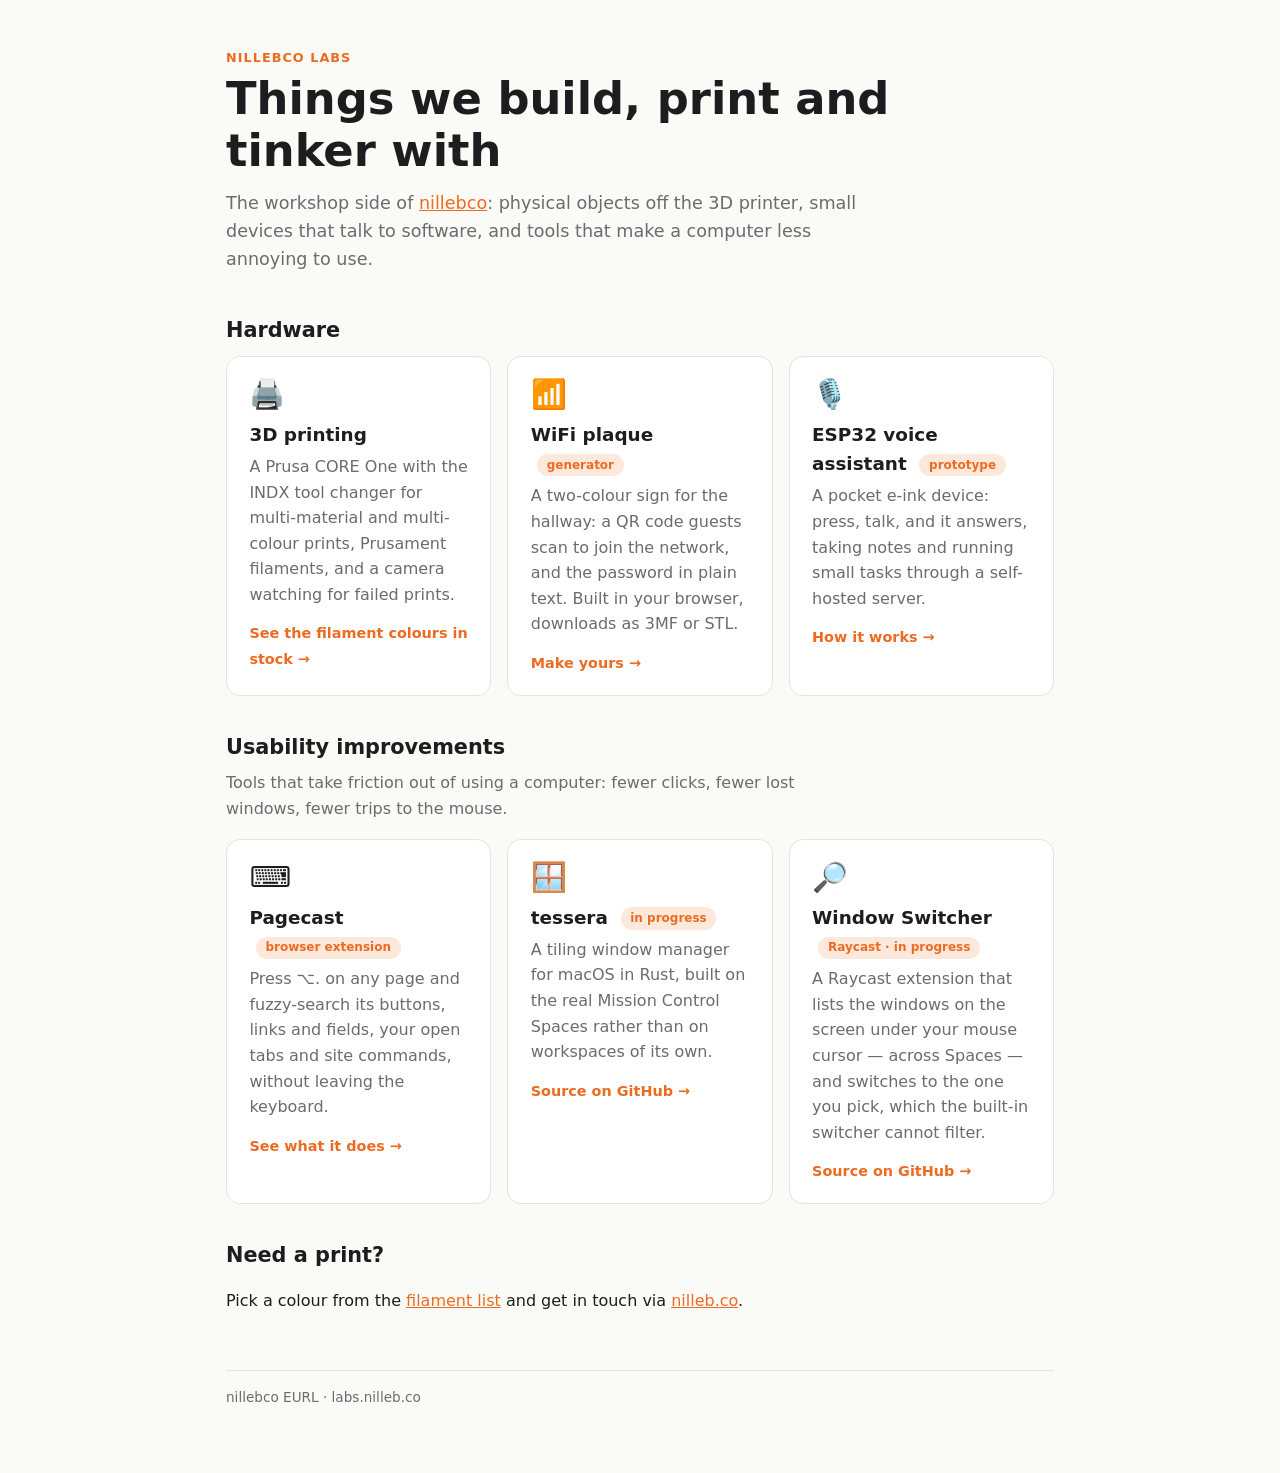
==== commit f63d7662: "feat(labs): WiFi plaque generator (QR + password, two-colour 3MF/STL, in-browser)" ====
--- a/index.html
+++ b/index.html
@@ -20,6 +20,13 @@
       <h3>3D printing</h3>
       <p>A Prusa CORE One with the INDX tool changer for multi-material and multi-colour prints, Prusament filaments, and a camera watching for failed prints.</p>
       <span class="more">See the filament colours in stock →</span>
+    </a>
+
+    <a class="card" href="wifi-plaque.html">
+      <div class="icon">📶</div>
+      <h3>WiFi plaque <span class="tag">generator</span></h3>
+      <p>A two-colour sign for the hallway: a QR code guests scan to join the network, and the password in plain text. Built in your browser, downloads as 3MF or STL.</p>
+      <span class="more">Make yours →</span>
     </a>
 
     <a class="card" href="esp32-assistant.html">
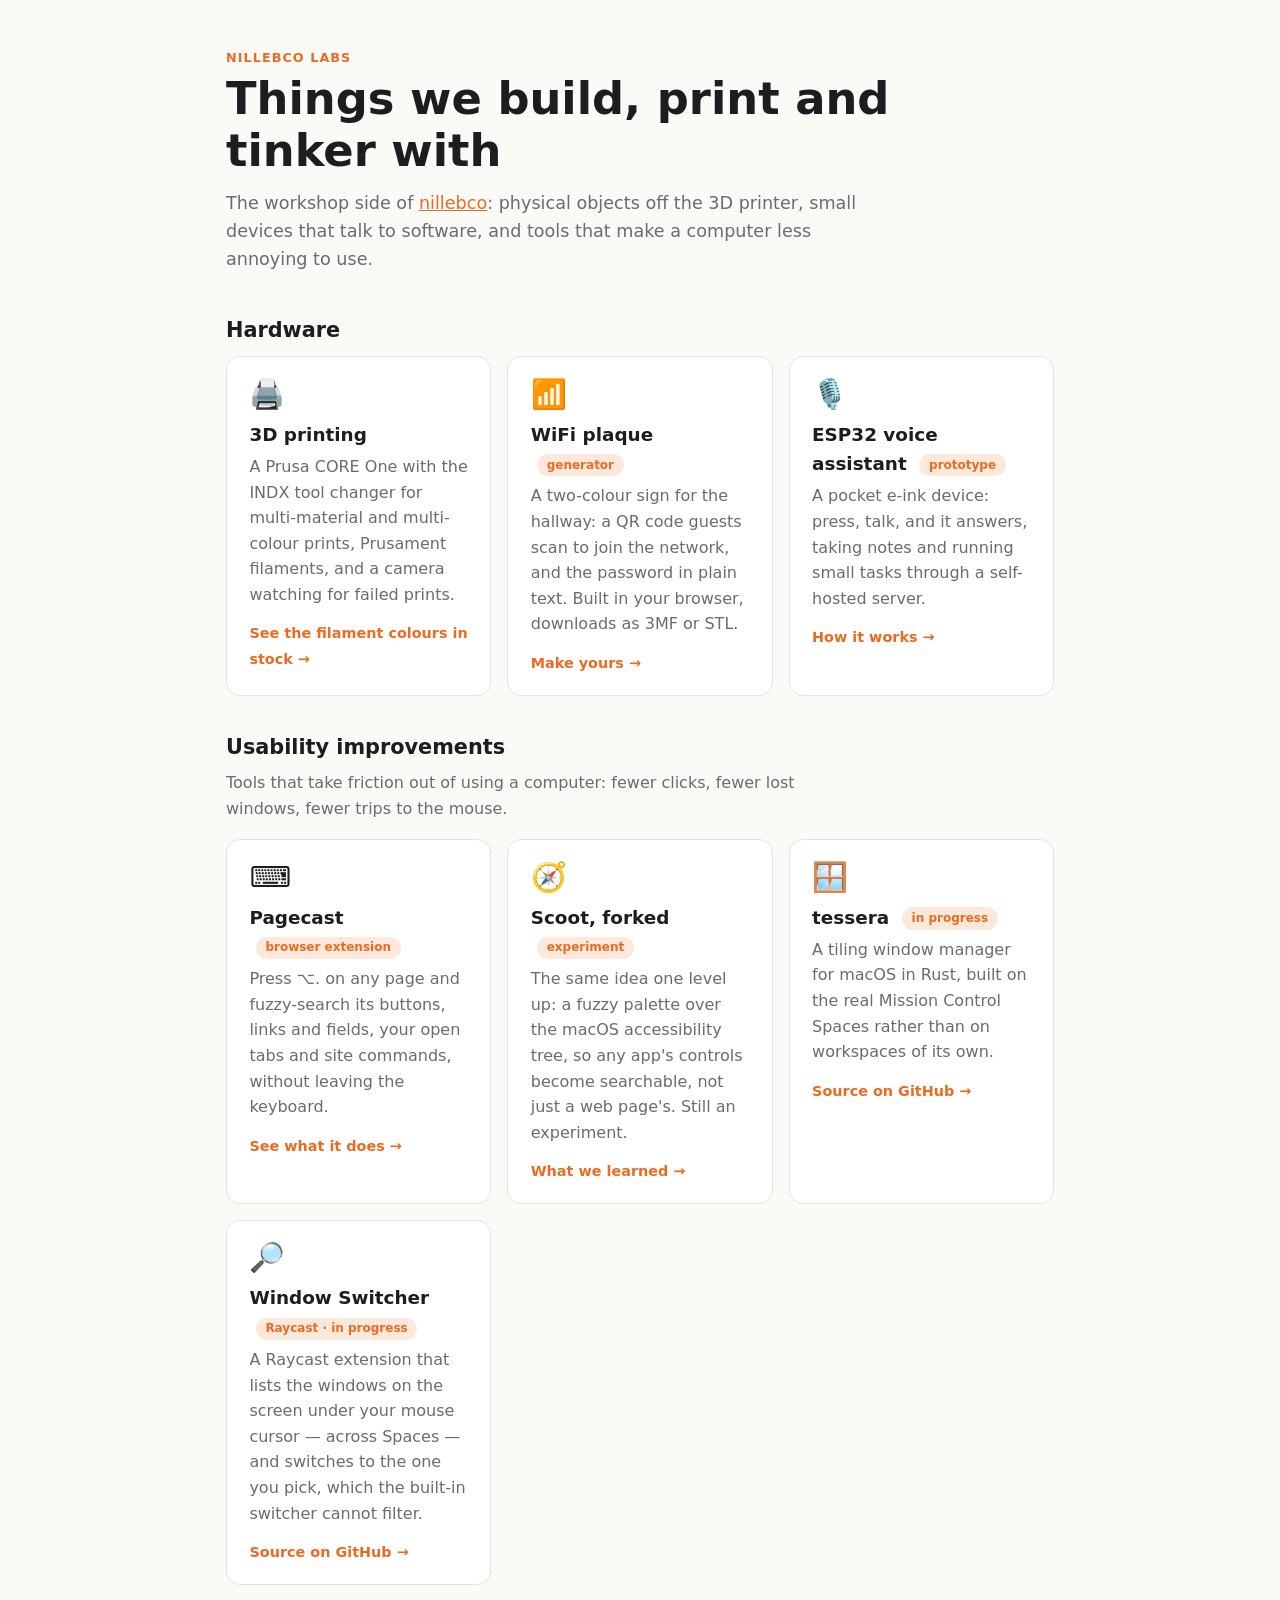
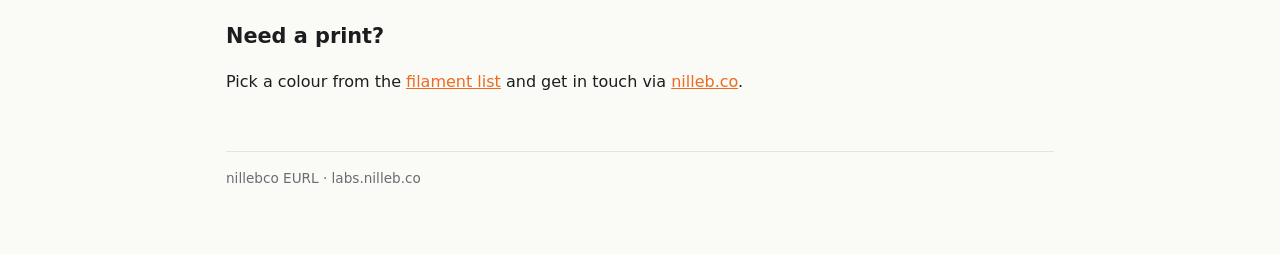
==== commit 548f5767: "feat(labs): page on the Scoot fork (accessibility-tree palette experiment) A card under Usability im" ====
--- a/index.html
+++ b/index.html
@@ -4,7 +4,7 @@
 <meta charset="utf-8">
 <meta name="viewport" content="width=device-width, initial-scale=1">
 <title>nillebco labs</title>
-<meta name="description" content="nillebco's laboratory: 3D printing, a pocket-sized ESP32 voice assistant and a browser command palette.">
+<meta name="description" content="nillebco's laboratory: 3D printing, a pocket-sized ESP32 voice assistant, a browser command palette and a fork of a Mac keyboard tool.">
 <link rel="stylesheet" href="assets/labs.css">
 </head>
 <body>
@@ -47,6 +47,13 @@
       <span class="more">See what it does →</span>
     </a>
 
+    <a class="card" href="scoot.html">
+      <div class="icon">🧭</div>
+      <h3>Scoot, forked <span class="tag">experiment</span></h3>
+      <p>The same idea one level up: a fuzzy palette over the macOS accessibility tree, so any app's controls become searchable, not just a web page's. Still an experiment.</p>
+      <span class="more">What we learned →</span>
+    </a>
+
     <a class="card" href="https://github.com/nillebco/tessera">
       <div class="icon">🪟</div>
       <h3>tessera <span class="tag">in progress</span></h3>
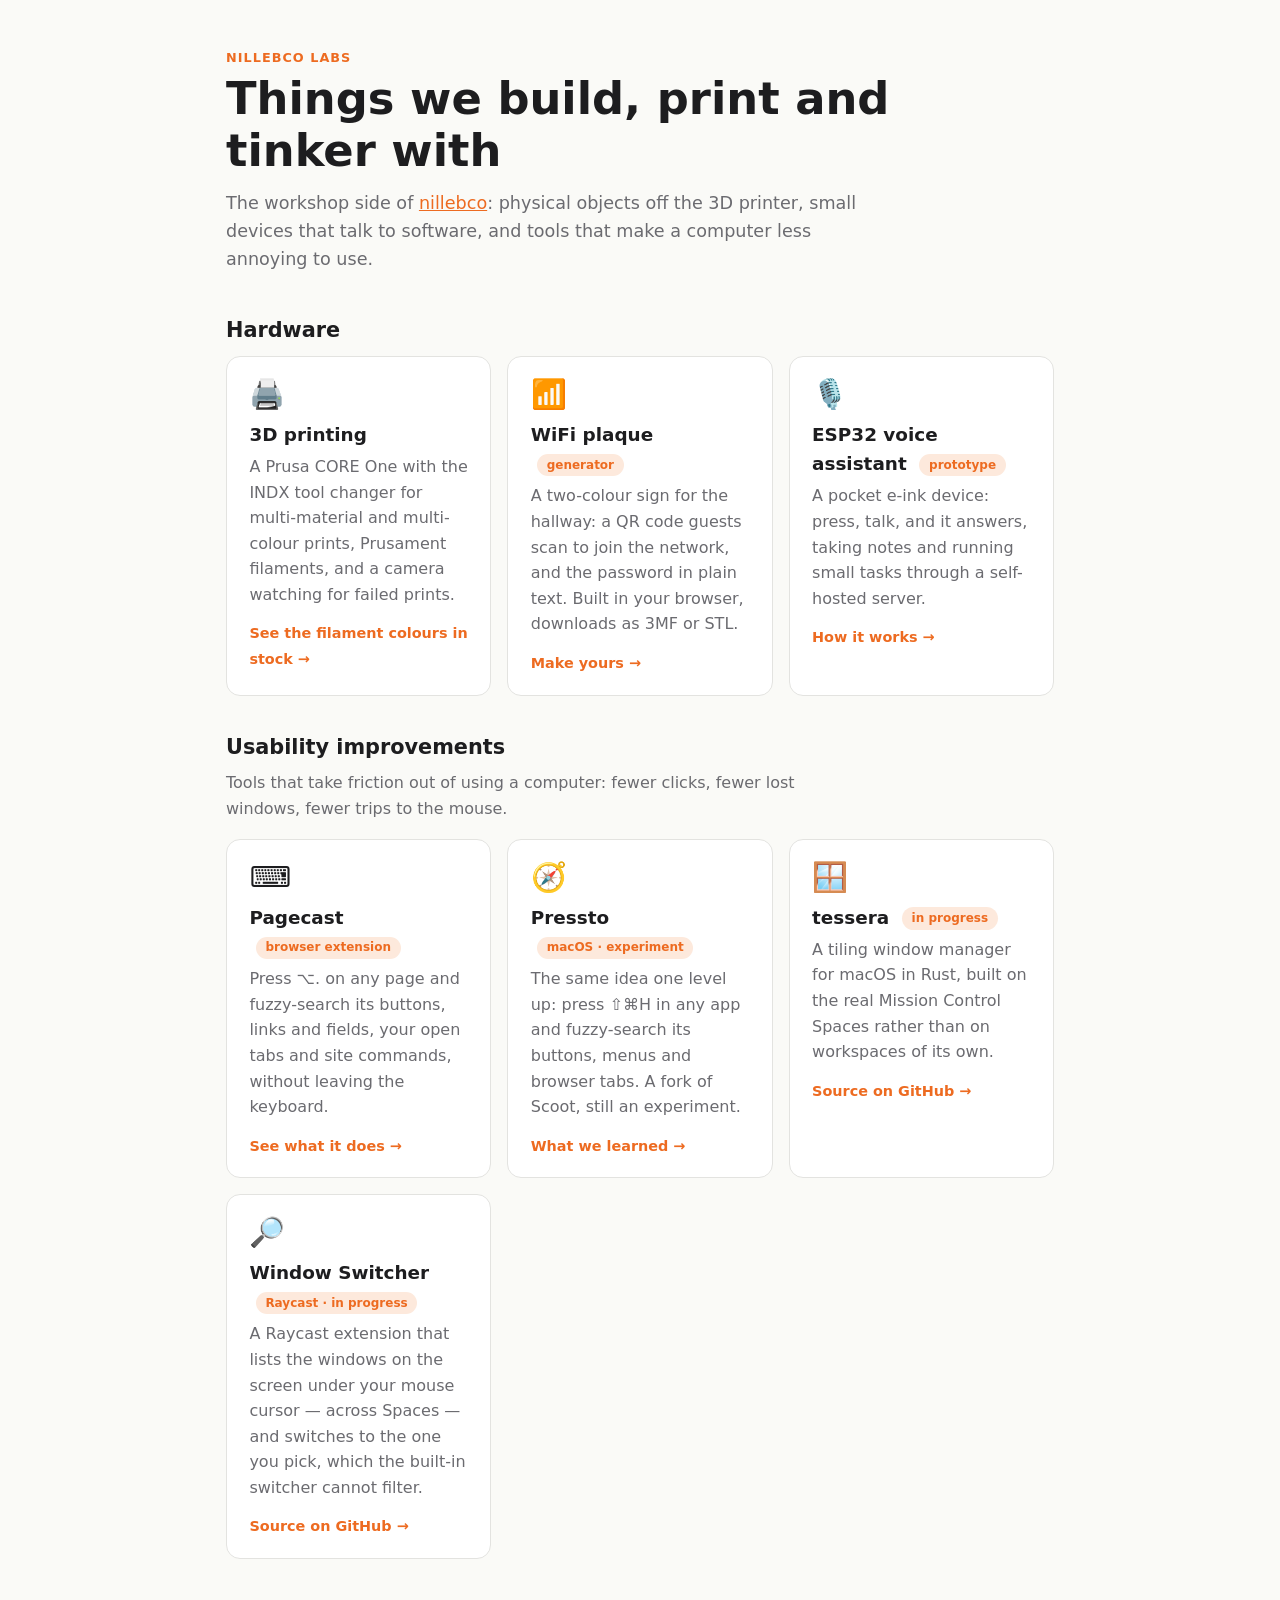
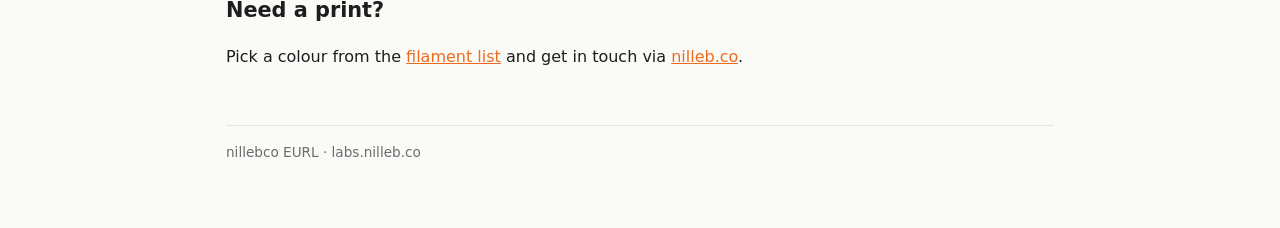
==== commit 2a832af2: "feat(labs): rename the Scoot fork page to Pressto, now that the palette exists" ====
--- a/index.html
+++ b/index.html
@@ -47,10 +47,10 @@
       <span class="more">See what it does →</span>
     </a>
 
-    <a class="card" href="scoot.html">
+    <a class="card" href="pressto.html">
       <div class="icon">🧭</div>
-      <h3>Scoot, forked <span class="tag">experiment</span></h3>
-      <p>The same idea one level up: a fuzzy palette over the macOS accessibility tree, so any app's controls become searchable, not just a web page's. Still an experiment.</p>
+      <h3>Pressto <span class="tag">macOS · experiment</span></h3>
+      <p>The same idea one level up: press ⇧⌘H in any app and fuzzy-search its buttons, menus and browser tabs. A fork of Scoot, still an experiment.</p>
       <span class="more">What we learned →</span>
     </a>
 
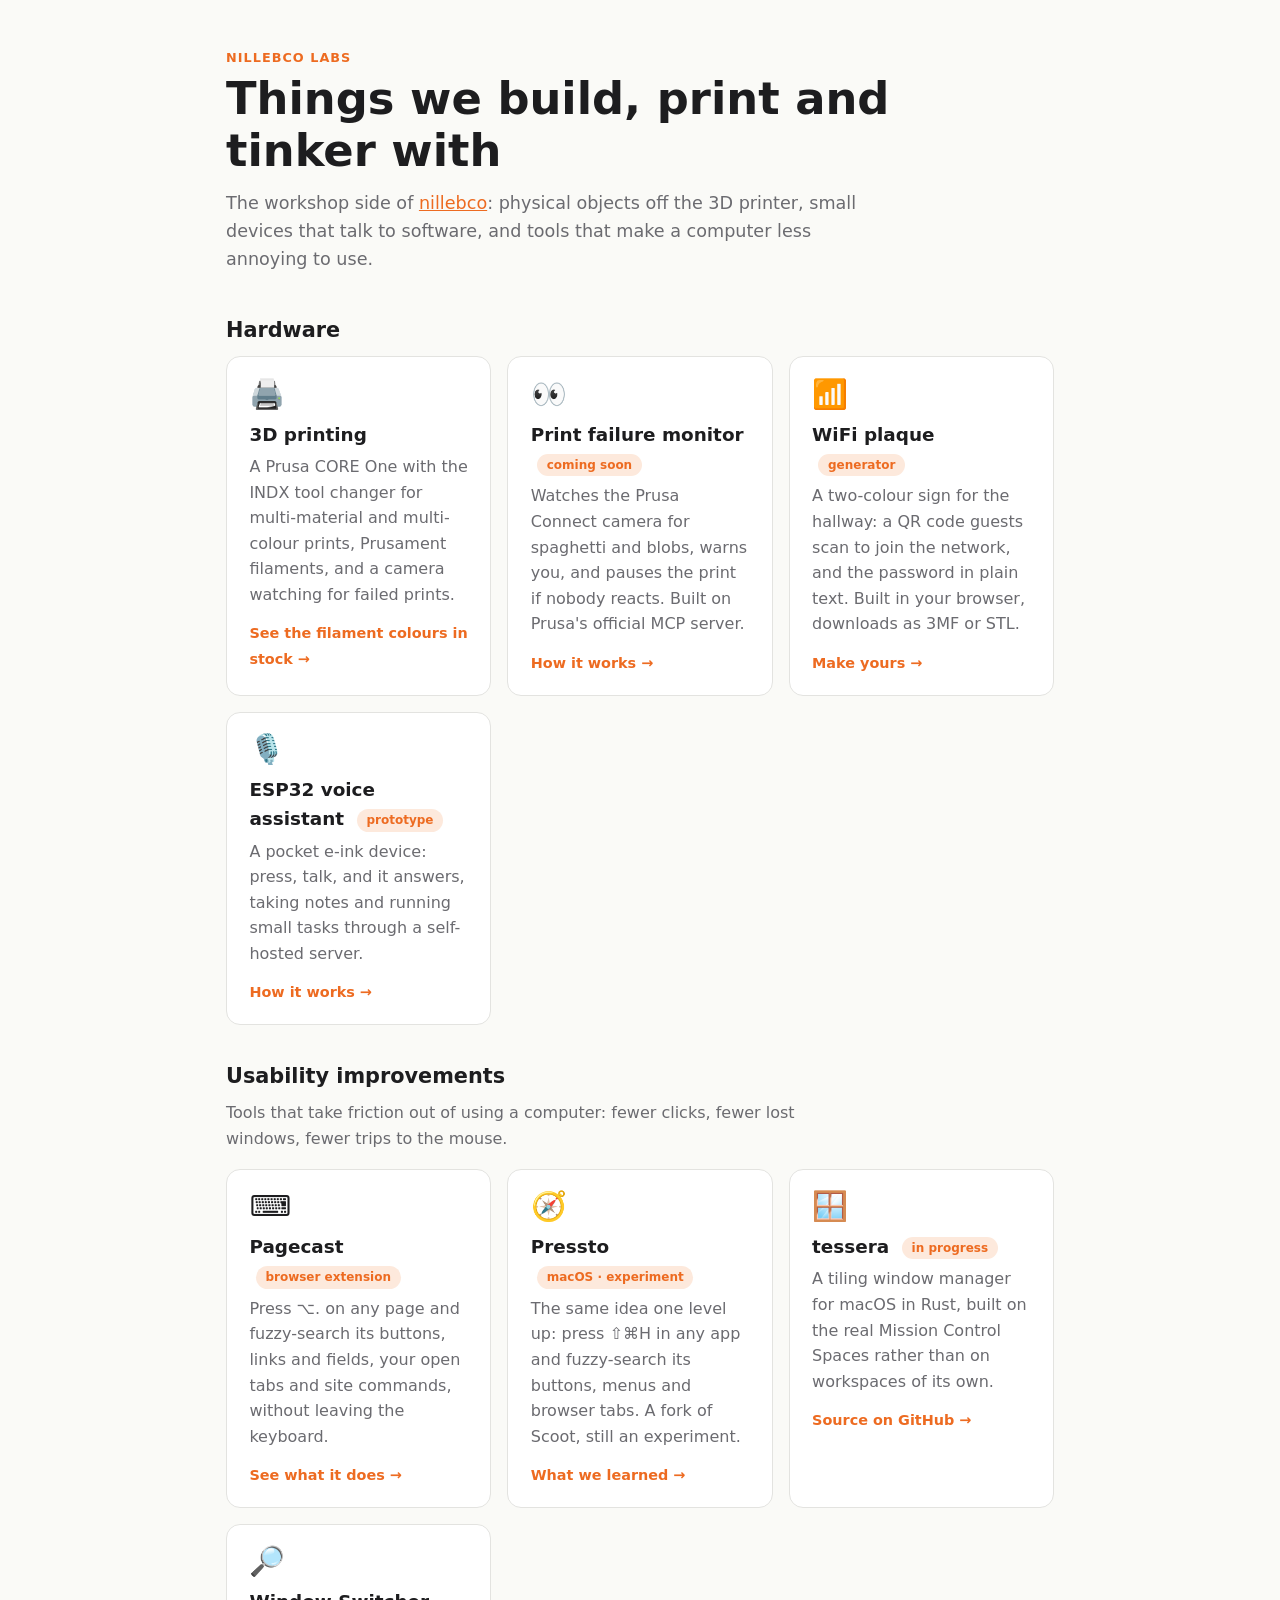
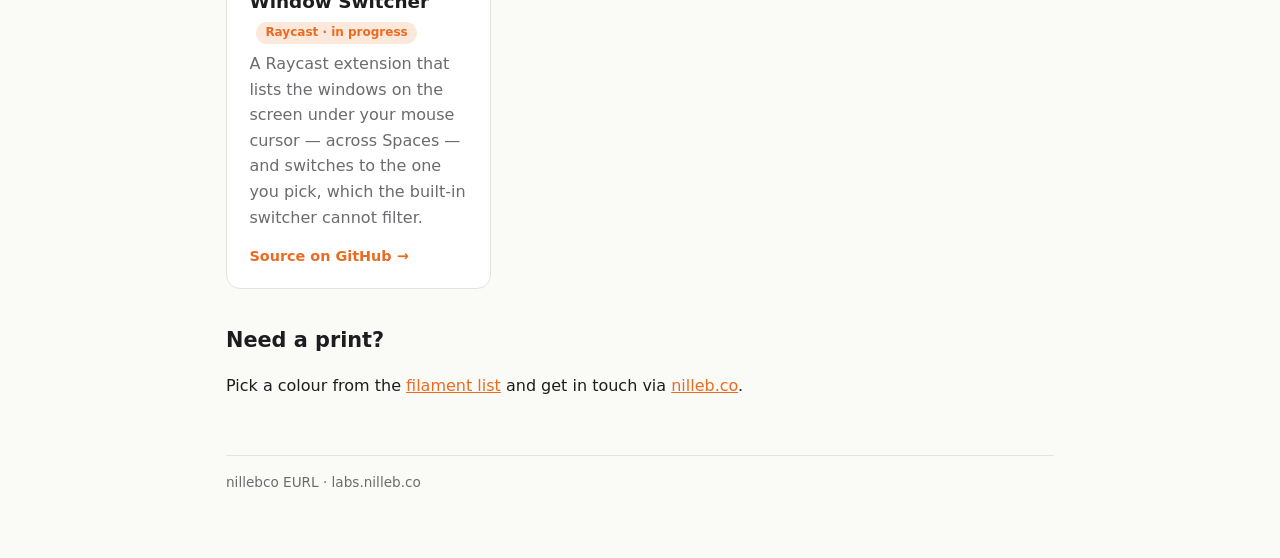
==== commit c60ea1c7: "feat(labs): print failure monitor page (coming soon)" ====
--- a/index.html
+++ b/index.html
@@ -20,6 +20,13 @@
       <h3>3D printing</h3>
       <p>A Prusa CORE One with the INDX tool changer for multi-material and multi-colour prints, Prusament filaments, and a camera watching for failed prints.</p>
       <span class="more">See the filament colours in stock →</span>
+    </a>
+
+    <a class="card" href="print-monitor.html">
+      <div class="icon">👀</div>
+      <h3>Print failure monitor <span class="tag">coming soon</span></h3>
+      <p>Watches the Prusa Connect camera for spaghetti and blobs, warns you, and pauses the print if nobody reacts. Built on Prusa's official MCP server.</p>
+      <span class="more">How it works →</span>
     </a>
 
     <a class="card" href="wifi-plaque.html">
